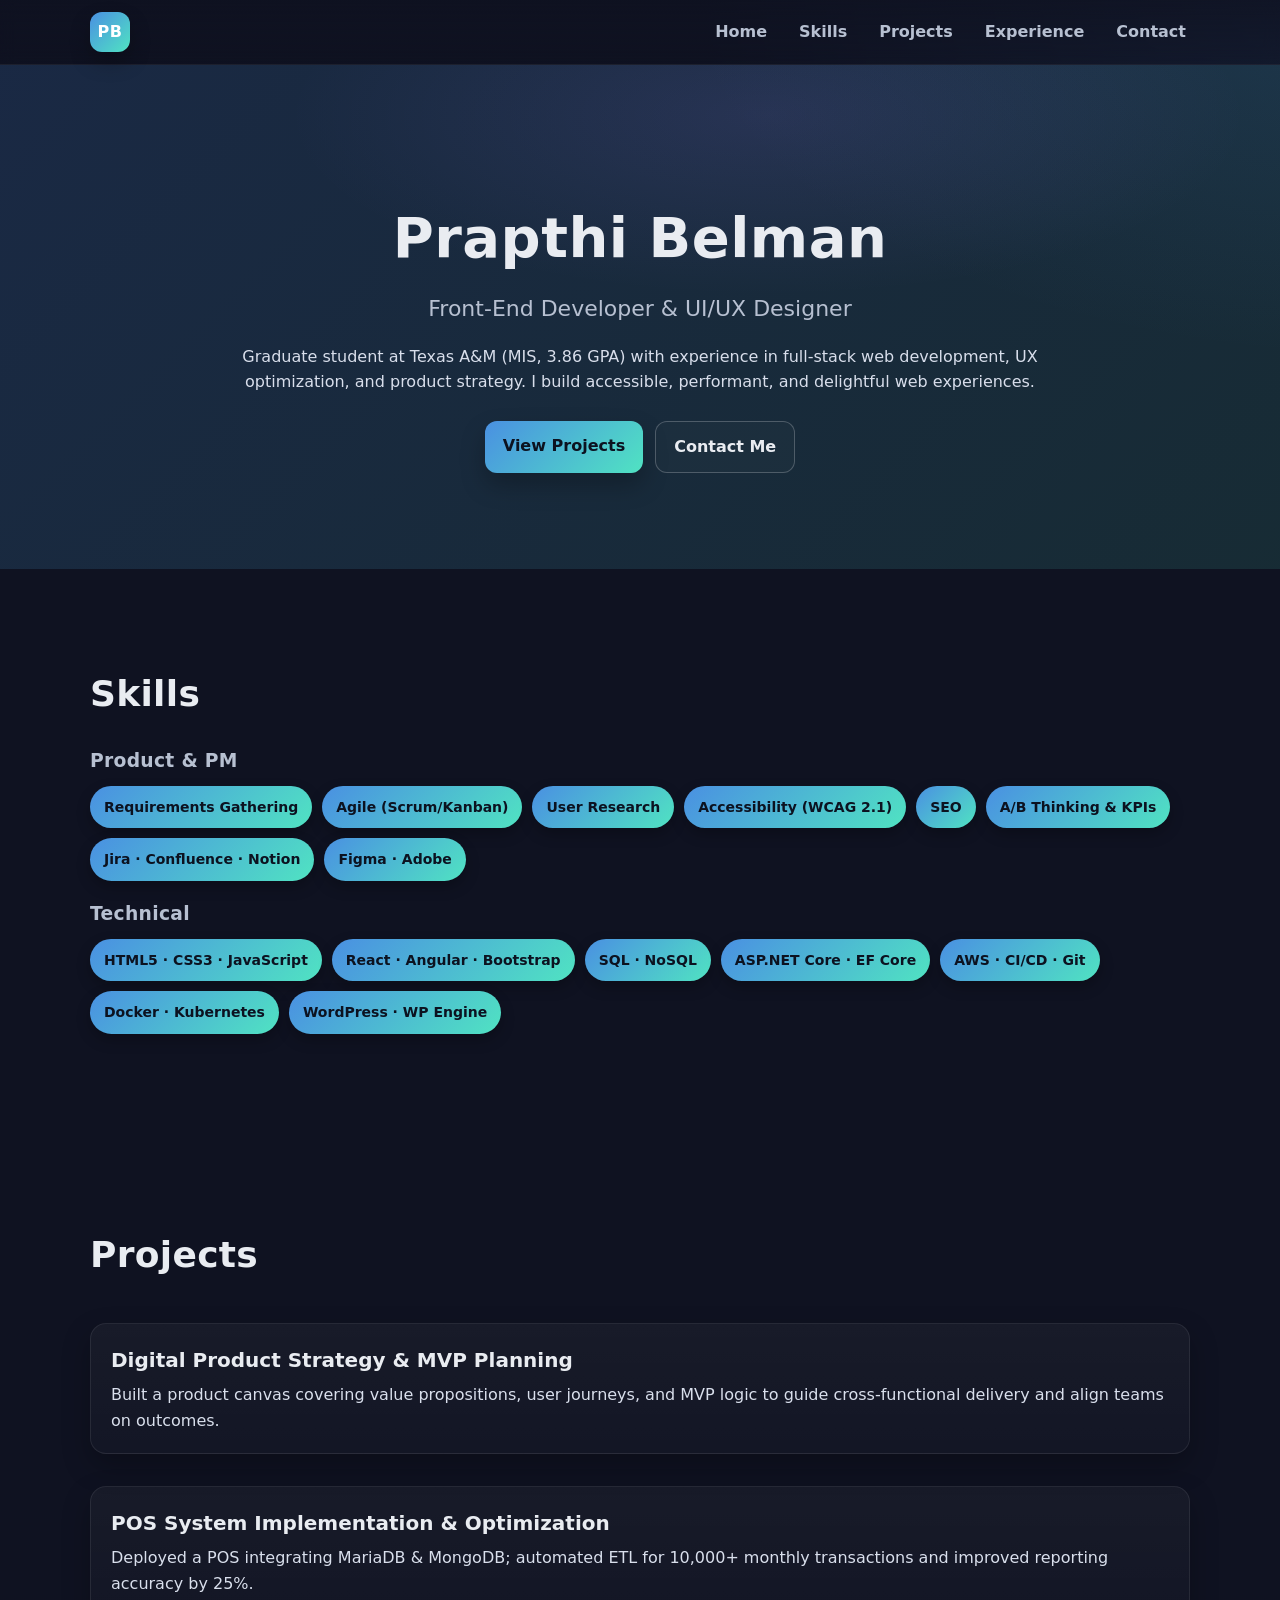
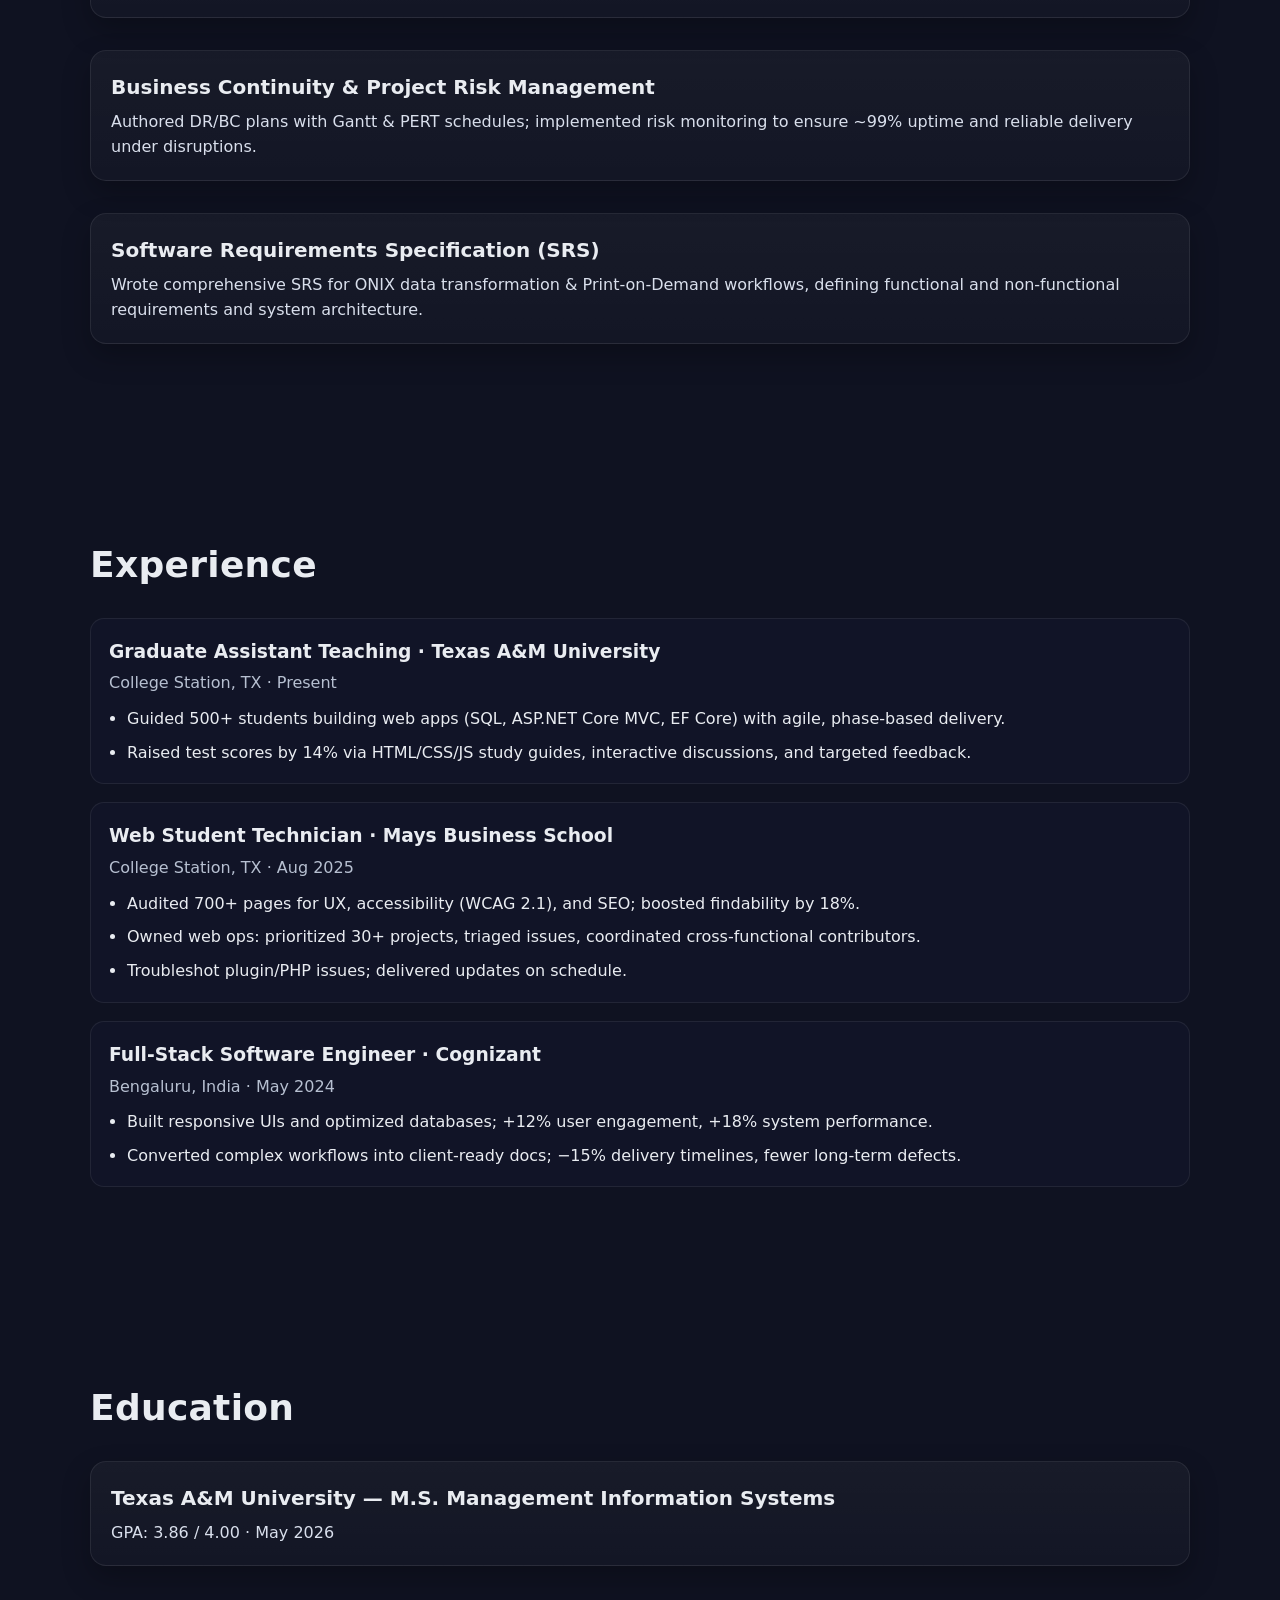
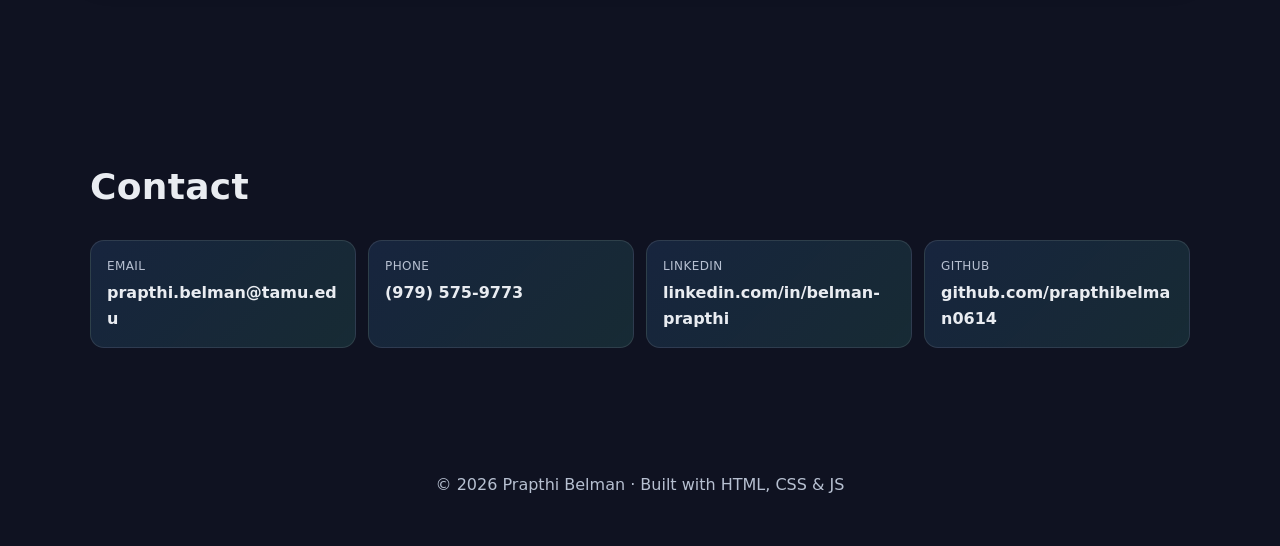
==== index.html @ 01f0453d "First draft portfolio website" ====
<!DOCTYPE html>
<html lang="en">
<head>
  <meta charset="UTF-8" />
  <meta name="viewport" content="width=device-width, initial-scale=1" />
  <title>Prapthi Belman | Front-End Developer & UI/UX Designer</title>
  <meta name="description" content="Portfolio of Prapthi Belman — Front-End Developer & UI/UX Designer. Projects, experience, and contact information." />
  <link rel="stylesheet" href="style.css" />
</head>
<body>
  <!-- Navigation -->
  <nav id="navbar" aria-label="Primary">
    <div class="nav-inner container">
      <a class="brand" href="#hero" aria-label="Go to home">PB</a>
      <ul class="nav-links">
        <li><a href="#hero">Home</a></li>
        <li><a href="#skills">Skills</a></li>
        <li><a href="#projects">Projects</a></li>
        <li><a href="#experience">Experience</a></li>
        <li><a href="#contact">Contact</a></li>
      </ul>
      <button id="navToggle" class="hamburger" aria-label="Open menu" aria-expanded="false" aria-controls="navbarMenu">
        <span></span><span></span><span></span>
      </button>
    </div>
    <div id="navbarMenu" class="nav-menu container" role="dialog" aria-modal="true" aria-labelledby="navToggle">
      <ul>
        <li><a href="#hero">Home</a></li>
        <li><a href="#skills">Skills</a></li>
        <li><a href="#projects">Projects</a></li>
        <li><a href="#experience">Experience</a></li>
        <li><a href="#contact">Contact</a></li>
      </ul>
    </div>
  </nav>

  <!-- Hero -->
  <header id="hero" class="section hero fade-in" role="banner">
    <div class="container hero-inner">
      <h1 class="hero-title">Prapthi Belman</h1>
      <p class="hero-subtitle">Front-End Developer & UI/UX Designer</p>
      <p class="hero-blurb">
        Graduate student at Texas A&amp;M (MIS, 3.86 GPA) with experience in full-stack web development,
        UX optimization, and product strategy. I build accessible, performant, and delightful web experiences.
      </p>
      <div class="hero-cta">
        <a class="btn primary" href="#projects">View Projects</a>
        <a class="btn ghost" href="#contact">Contact Me</a>
      </div>
    </div>
  </header>

  <!-- Skills -->
  <section id="skills" class="section fade-in" aria-labelledby="skills-heading">
    <div class="container">
      <h2 id="skills-heading" class="section-title">Skills</h2>

      <h3 class="group-title">Product &amp; PM</h3>
      <ul class="pill-list">
        <li>Requirements Gathering</li>
        <li>Agile (Scrum/Kanban)</li>
        <li>User Research</li>
        <li>Accessibility (WCAG 2.1)</li>
        <li>SEO</li>
        <li>A/B Thinking &amp; KPIs</li>
        <li>Jira · Confluence · Notion</li>
        <li>Figma · Adobe</li>
      </ul>

      <h3 class="group-title">Technical</h3>
      <ul class="pill-list">
        <li>HTML5 · CSS3 · JavaScript</li>
        <li>React · Angular · Bootstrap</li>
        <li>SQL · NoSQL</li>
        <li>ASP.NET Core · EF Core</li>
        <li>AWS · CI/CD · Git</li>
        <li>Docker · Kubernetes</li>
        <li>WordPress · WP Engine</li>
      </ul>
    </div>
  </section>

  <!-- Projects -->
  <section id="projects" class="section fade-in" aria-labelledby="projects-heading">
    <div class="container">
      <h2 id="projects-heading" class="section-title">Projects</h2>

      <article class="card project">
        <div class="card-body">
          <h3 class="card-title">Digital Product Strategy &amp; MVP Planning</h3>
          <p class="card-text">
            Built a product canvas covering value propositions, user journeys, and MVP logic to guide cross-functional
            delivery and align teams on outcomes.
          </p>
          <!-- <a class="card-link" href="#" target="_blank" rel="noopener">Live Demo</a> -->
          <!-- <a class="card-link" href="#" target="_blank" rel="noopener">GitHub</a> -->
        </div>
      </article>

      <article class="card project">
        <div class="card-body">
          <h3 class="card-title">POS System Implementation &amp; Optimization</h3>
          <p class="card-text">
            Deployed a POS integrating MariaDB &amp; MongoDB; automated ETL for 10,000+ monthly transactions and
            improved reporting accuracy by 25%.
          </p>
        </div>
      </article>

      <article class="card project">
        <div class="card-body">
          <h3 class="card-title">Business Continuity &amp; Project Risk Management</h3>
          <p class="card-text">
            Authored DR/BC plans with Gantt &amp; PERT schedules; implemented risk monitoring to ensure ~99% uptime and
            reliable delivery under disruptions.
          </p>
        </div>
      </article>

      <article class="card project">
        <div class="card-body">
          <h3 class="card-title">Software Requirements Specification (SRS)</h3>
          <p class="card-text">
            Wrote comprehensive SRS for ONIX data transformation &amp; Print-on-Demand workflows, defining functional
            and non-functional requirements and system architecture.
          </p>
        </div>
      </article>
    </div>
  </section>

  <!-- Experience -->
  <section id="experience" class="section fade-in" aria-labelledby="exp-heading">
    <div class="container">
      <h2 id="exp-heading" class="section-title">Experience</h2>

      <div class="timeline">
        <article class="tl-item">
          <h3 class="tl-role">Graduate Assistant Teaching · Texas A&amp;M University</h3>
          <p class="tl-meta">College Station, TX · Present</p>
          <ul class="tl-points">
            <li>Guided 500+ students building web apps (SQL, ASP.NET Core MVC, EF Core) with agile, phase-based delivery.</li>
            <li>Raised test scores by 14% via HTML/CSS/JS study guides, interactive discussions, and targeted feedback.</li>
          </ul>
        </article>

        <article class="tl-item">
          <h3 class="tl-role">Web Student Technician · Mays Business School</h3>
          <p class="tl-meta">College Station, TX · Aug 2025</p>
          <ul class="tl-points">
            <li>Audited 700+ pages for UX, accessibility (WCAG 2.1), and SEO; boosted findability by 18%.</li>
            <li>Owned web ops: prioritized 30+ projects, triaged issues, coordinated cross-functional contributors.</li>
            <li>Troubleshot plugin/PHP issues; delivered updates on schedule.</li>
          </ul>
        </article>

        <article class="tl-item">
          <h3 class="tl-role">Full-Stack Software Engineer · Cognizant</h3>
          <p class="tl-meta">Bengaluru, India · May 2024</p>
          <ul class="tl-points">
            <li>Built responsive UIs and optimized databases; +12% user engagement, +18% system performance.</li>
            <li>Converted complex workflows into client-ready docs; −15% delivery timelines, fewer long-term defects.</li>
          </ul>
        </article>
      </div>
    </div>
  </section>

  <!-- Education -->
  <section class="section fade-in" aria-labelledby="edu-heading">
    <div class="container">
      <h2 id="edu-heading" class="section-title">Education</h2>
      <div class="card">
        <div class="card-body">
          <h3 class="card-title">Texas A&amp;M University — M.S. Management Information Systems</h3>
          <p class="card-text">GPA: 3.86 / 4.00 · May 2026</p>
        </div>
      </div>
    </div>
  </section>

  <!-- Contact -->
  <section id="contact" class="section fade-in" aria-labelledby="contact-heading">
    <div class="container">
      <h2 id="contact-heading" class="section-title">Contact</h2>
      <div class="contact-grid">
        <a class="contact-card" href="mailto:prapthi.belman@tamu.edu" aria-label="Email Prapthi">
          <span class="contact-label">Email</span>
          <span class="contact-value">prapthi.belman@tamu.edu</span>
        </a>
        <a class="contact-card" href="tel:+19795759773" aria-label="Call Prapthi">
          <span class="contact-label">Phone</span>
          <span class="contact-value">(979) 575-9773</span>
        </a>
        <a class="contact-card" href="https://linkedin.com/in/belman-prapthi" target="_blank" rel="noopener">
          <span class="contact-label">LinkedIn</span>
          <span class="contact-value">linkedin.com/in/belman-prapthi</span>
        </a>
        <a class="contact-card" href="https://github.com/prapthibelman0614" target="_blank" rel="noopener">
          <span class="contact-label">GitHub</span>
          <span class="contact-value">github.com/prapthibelman0614</span>
        </a>
      </div>
    </div>
  </section>

  <footer class="footer">
    <div class="container">
      <p>© <span id="year"></span> Prapthi Belman · Built with HTML, CSS &amp; JS</p>
    </div>
  </footer>

  <button id="toTop" class="to-top" aria-label="Back to top">↑</button>

  <script src="script.js"></script>
</body>
</html>
---- style.css ----
/* ===== CSS Variables ===== */
:root{
    --bg: #0f1221;
    --text: #e9ecf1;
    --muted: #b7c0d1;
    --surface: #171a2e;
    --card: #111427;
    --brand1: #4a90e2;   /* azure blue */
    --brand2: #50e3c2;   /* teal */
    --brand3: #a16eff;   /* violet accent */
    --shadow: rgba(0,0,0,.25);
  }
  
  /* ===== Reset & Base ===== */
  *{ box-sizing: border-box; margin:0; padding:0; }
  html{ scroll-behavior:smooth; }
  body{
    font-family: ui-sans-serif, system-ui, -apple-system, Segoe UI, Roboto, Arial, "Helvetica Neue", Helvetica, "Noto Sans", "Liberation Sans", sans-serif;
    color: var(--text);
    background: radial-gradient(1200px 600px at 10% -10%, rgba(80,227,194,.15), transparent 60%),
               radial-gradient(1200px 600px at 110% 0%, rgba(74,144,226,.12), transparent 60%),
               var(--bg);
    line-height: 1.6;
  }
  
  .container{ width:min(1100px, 92%); margin-inline:auto; }
  .section{ padding: 96px 0; }
  .section-title{
    font-size: clamp(24px, 3vw, 36px);
    letter-spacing:.3px;
    margin-bottom: 24px;
  }
  
  /* ===== Nav ===== */
  #navbar{
    position: sticky; top:0; z-index: 1000;
    backdrop-filter: blur(8px);
    background: linear-gradient(180deg, rgba(15,18,33,.75), rgba(15,18,33,.35));
    border-bottom: 1px solid rgba(255,255,255,.06);
  }
  .nav-inner{ display:flex; align-items:center; justify-content:space-between; padding:12px 0; }
  .brand{
    color: white; text-decoration:none; font-weight: 800; letter-spacing:.6px;
    display:inline-grid; place-items:center; width:40px; height:40px; border-radius:12px;
    background: linear-gradient(135deg, var(--brand1), var(--brand2));
    box-shadow: 0 10px 20px var(--shadow);
  }
  .nav-links{ list-style:none; display:flex; gap:24px; }
  .nav-links a{
    color: var(--muted); text-decoration:none; font-weight:600;
    padding:8px 4px; border-radius:8px; transition: color .2s, transform .2s;
  }
  .nav-links a:hover{ color: var(--text); transform: translateY(-2px); }
  
  /* Mobile menu */
  .hamburger{ display:none; background:none; border:none; cursor:pointer; }
  .hamburger span{ display:block; width:24px; height:2px; background:var(--muted); margin:5px 0; transition:.2s; }
  .nav-menu{ display:none; }
  .nav-menu ul{ list-style:none; display:grid; gap:12px; padding:16px 0 20px; }
  .nav-menu a{ color: var(--text); text-decoration:none; font-weight:600; padding:10px 12px; border-radius:8px; background: rgba(255,255,255,.04); }
  
  /* ===== Hero ===== */
  .hero{
    background: linear-gradient(135deg, rgba(74,144,226,.18), rgba(80,227,194,.12)),
                radial-gradient(800px 300px at 60% 10%, rgba(161,110,255,.12), transparent 60%);
    text-align:center;
  }
  .hero-inner{ padding-top:32px; }
  .hero-title{ font-size: clamp(34px, 7vw, 56px); font-weight: 900; letter-spacing:.5px; }
  .hero-subtitle{ font-size: clamp(16px, 3.5vw, 22px); color: var(--muted); margin-top: 8px; }
  .hero-blurb{ max-width: 800px; margin: 18px auto 26px; color: #d8deeb; }
  .hero-cta{ display:flex; gap:12px; justify-content:center; flex-wrap:wrap; }
  
  .btn{
    display:inline-block; padding:12px 18px; border-radius:12px; text-decoration:none; font-weight:700;
    transition: transform .18s ease, box-shadow .18s ease, background .18s ease, color .18s ease;
  }
  .btn.primary{
    color:#0c1220; background: linear-gradient(135deg, var(--brand1), var(--brand2));
    box-shadow: 0 12px 24px var(--shadow);
  }
  .btn.ghost{
    color: var(--text); border:1px solid rgba(255,255,255,.22); background: rgba(255,255,255,.02);
  }
  .btn:hover{ transform: translateY(-3px); }
  
  /* ===== Pill lists (Skills) ===== */
  .group-title{ margin-top: 18px; margin-bottom: 10px; color: var(--muted); font-weight:700; letter-spacing:.3px; }
  .pill-list{ list-style:none; display:flex; flex-wrap:wrap; gap:10px; }
  .pill-list li{
    padding:10px 14px; border-radius:999px; font-weight:700; font-size:14px;
    color:#0c1220;
    background: linear-gradient(135deg, var(--brand1), var(--brand2));
    box-shadow: 0 6px 14px rgba(0,0,0,.25);
    transition: transform .2s ease, box-shadow .2s ease;
  }
  .pill-list li:hover{ transform: translateY(-4px); box-shadow: 0 12px 20px rgba(0,0,0,.35); }
  
  /* ===== Cards (Projects, Education) ===== */
  .card{
    background: linear-gradient(180deg, rgba(255,255,255,.04), rgba(255,255,255,.02));
    border: 1px solid rgba(255,255,255,.08);
    border-radius: 16px;
    box-shadow: 0 12px 28px var(--shadow);
  }
  .card + .card{ margin-top: 16px; }
  .card-body{ padding: 20px; }
  .card-title{ font-size: 20px; font-weight:800; margin-bottom:6px; }
  .card-text{ color: #d9dfec; }
  
  /* Project grid (stacked on mobile, roomy on desktop) */
  #projects .container{ display:grid; gap:16px; }
  @media (min-width: 780px){
    #projects .container{ grid-template-columns: 1fr; }
    .project{ transition: transform .25s ease, box-shadow .25s ease; }
    .project:hover{ transform: translateY(-6px); box-shadow: 0 18px 32px var(--shadow); }
  }
  
  /* ===== Timeline (Experience) ===== */
  .timeline{ display:grid; gap:18px; }
  .tl-item{ background: var(--card); border:1px solid rgba(255,255,255,.07); border-radius:14px; padding:18px; }
  .tl-role{ font-weight:800; margin-bottom:4px; }
  .tl-meta{ color: var(--muted); margin-bottom:10px; }
  .tl-points{ padding-left: 18px; display:grid; gap:8px; }
  .tl-points li{ list-style: disc; }
  
  /* ===== Contact ===== */
  .contact-grid{
    display:grid; gap:12px;
    grid-template-columns: 1fr; 
  }
  @media (min-width: 640px){ .contact-grid{ grid-template-columns: repeat(2, 1fr); } }
  @media (min-width: 960px){ .contact-grid{ grid-template-columns: repeat(4, 1fr); } }
  
  .contact-card{
    display:flex; flex-direction:column; gap:4px; text-decoration:none;
    background: linear-gradient(135deg, rgba(74,144,226,.15), rgba(80,227,194,.12));
    border:1px solid rgba(255,255,255,.1);
    border-radius:14px; padding:16px;
    color: var(--text);
    transition: transform .2s ease, box-shadow .2s ease, border-color .2s ease;
  }
  .contact-card:hover{ transform: translateY(-4px); box-shadow: 0 14px 26px var(--shadow); border-color: rgba(255,255,255,.22); }
  .contact-label{ font-size:12px; color: var(--muted); text-transform:uppercase; letter-spacing:.4px; }
  .contact-value{ font-weight:800; word-break: break-word; }
  
  /* ===== Footer & Back to Top ===== */
  .footer{ padding: 28px 0 48px; color: var(--muted); text-align:center; }
  .to-top{
    position: fixed; right: 16px; bottom: 16px; width:44px; height:44px; border-radius:12px;
    border:none; cursor:pointer; font-weight:900; font-size:18px; color:#0c1220;
    background: linear-gradient(135deg, var(--brand1), var(--brand2));
    box-shadow: 0 10px 18px var(--shadow);
    opacity:0; pointer-events:none; transform: translateY(8px); transition: opacity .2s, transform .2s;
  }
  .to-top.show{ opacity:1; pointer-events:auto; transform: translateY(0); }
  
  /* ===== Appear on Scroll ===== */
  .fade-in{ opacity:0; transform: translateY(20px); transition: opacity .8s ease, transform .8s ease; }
  .fade-in.show{ opacity:1; transform: none; }
  
  /* Respect reduced motion */
  @media (prefers-reduced-motion: reduce){
    html{ scroll-behavior:auto; }
    .btn, .pill-list li, .project, .contact-card, .to-top, .fade-in{ transition: none!important; }
  }
  
  /* ===== Mobile Nav ===== */
  @media (max-width: 860px){
    .nav-links{ display:none; }
    .hamburger{ display:block; }
    .nav-menu{ display:none; }
    .nav-menu.open{ display:block; }
  }
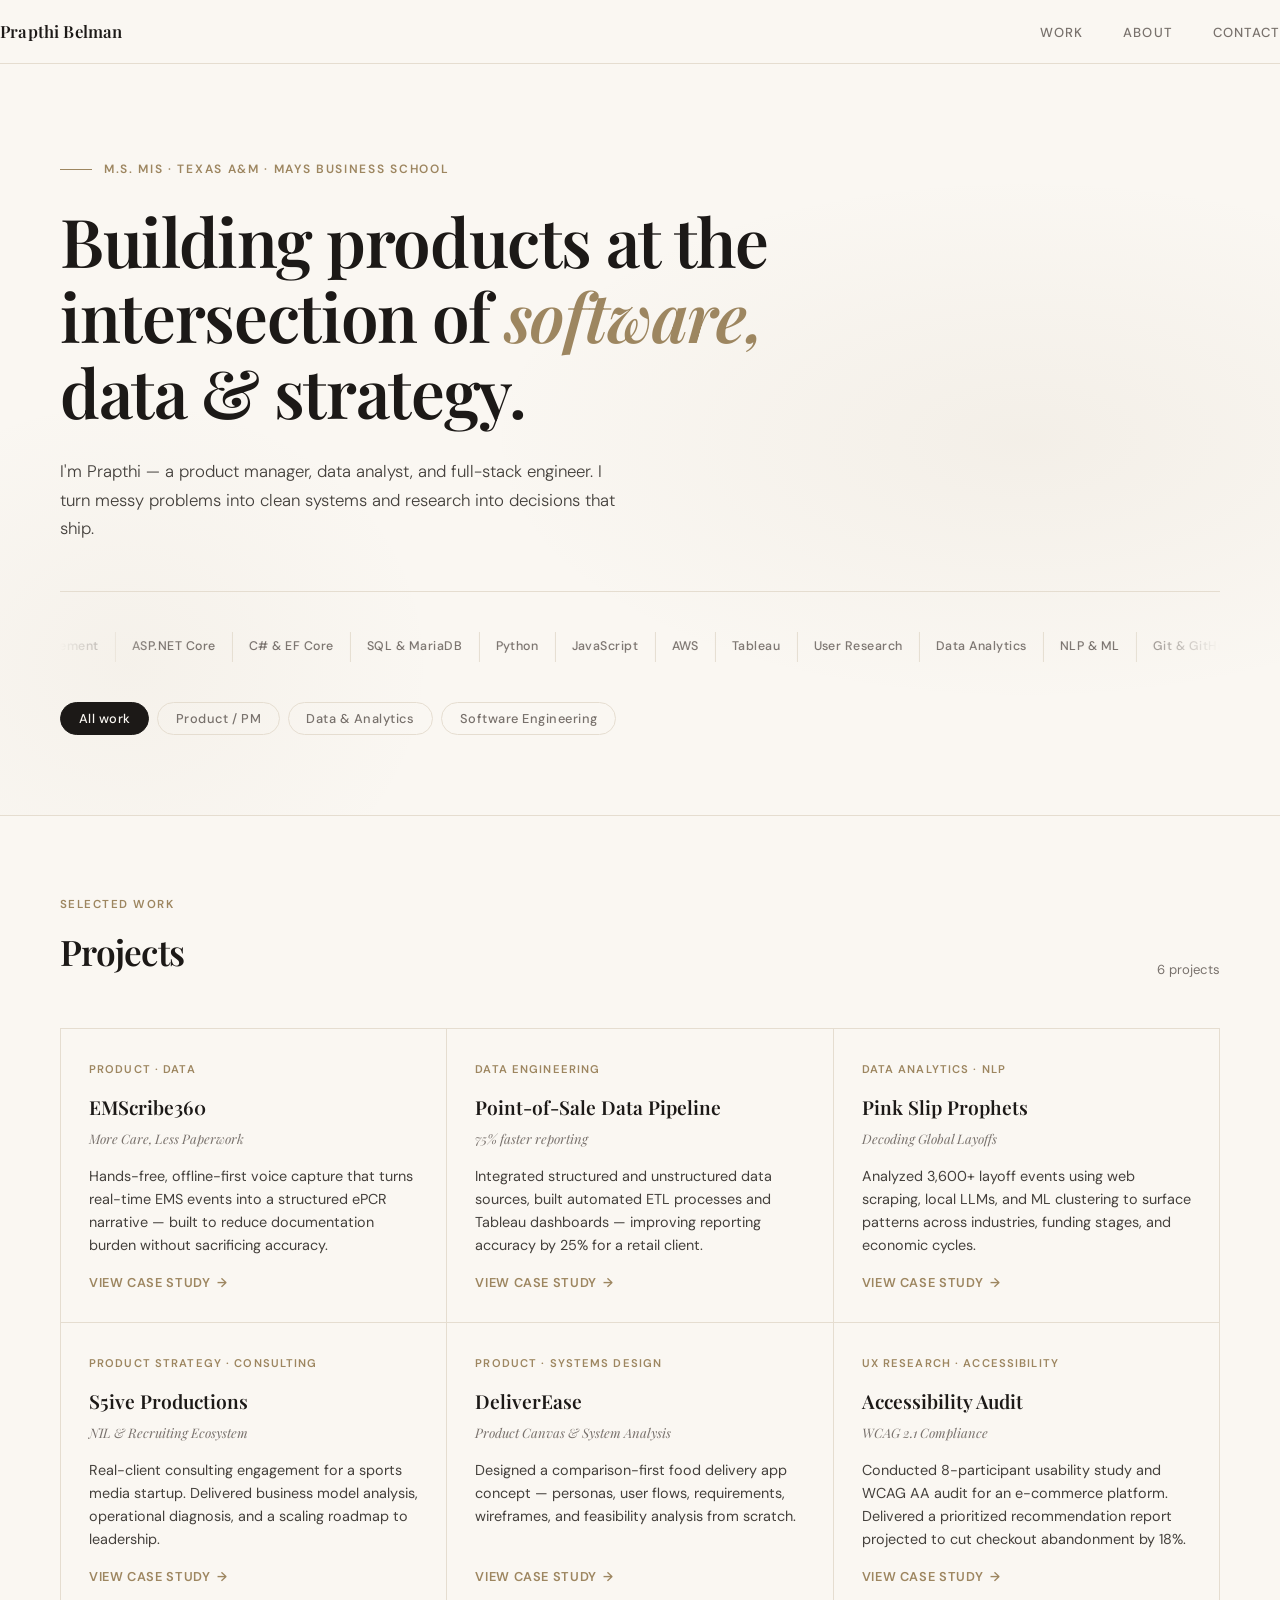
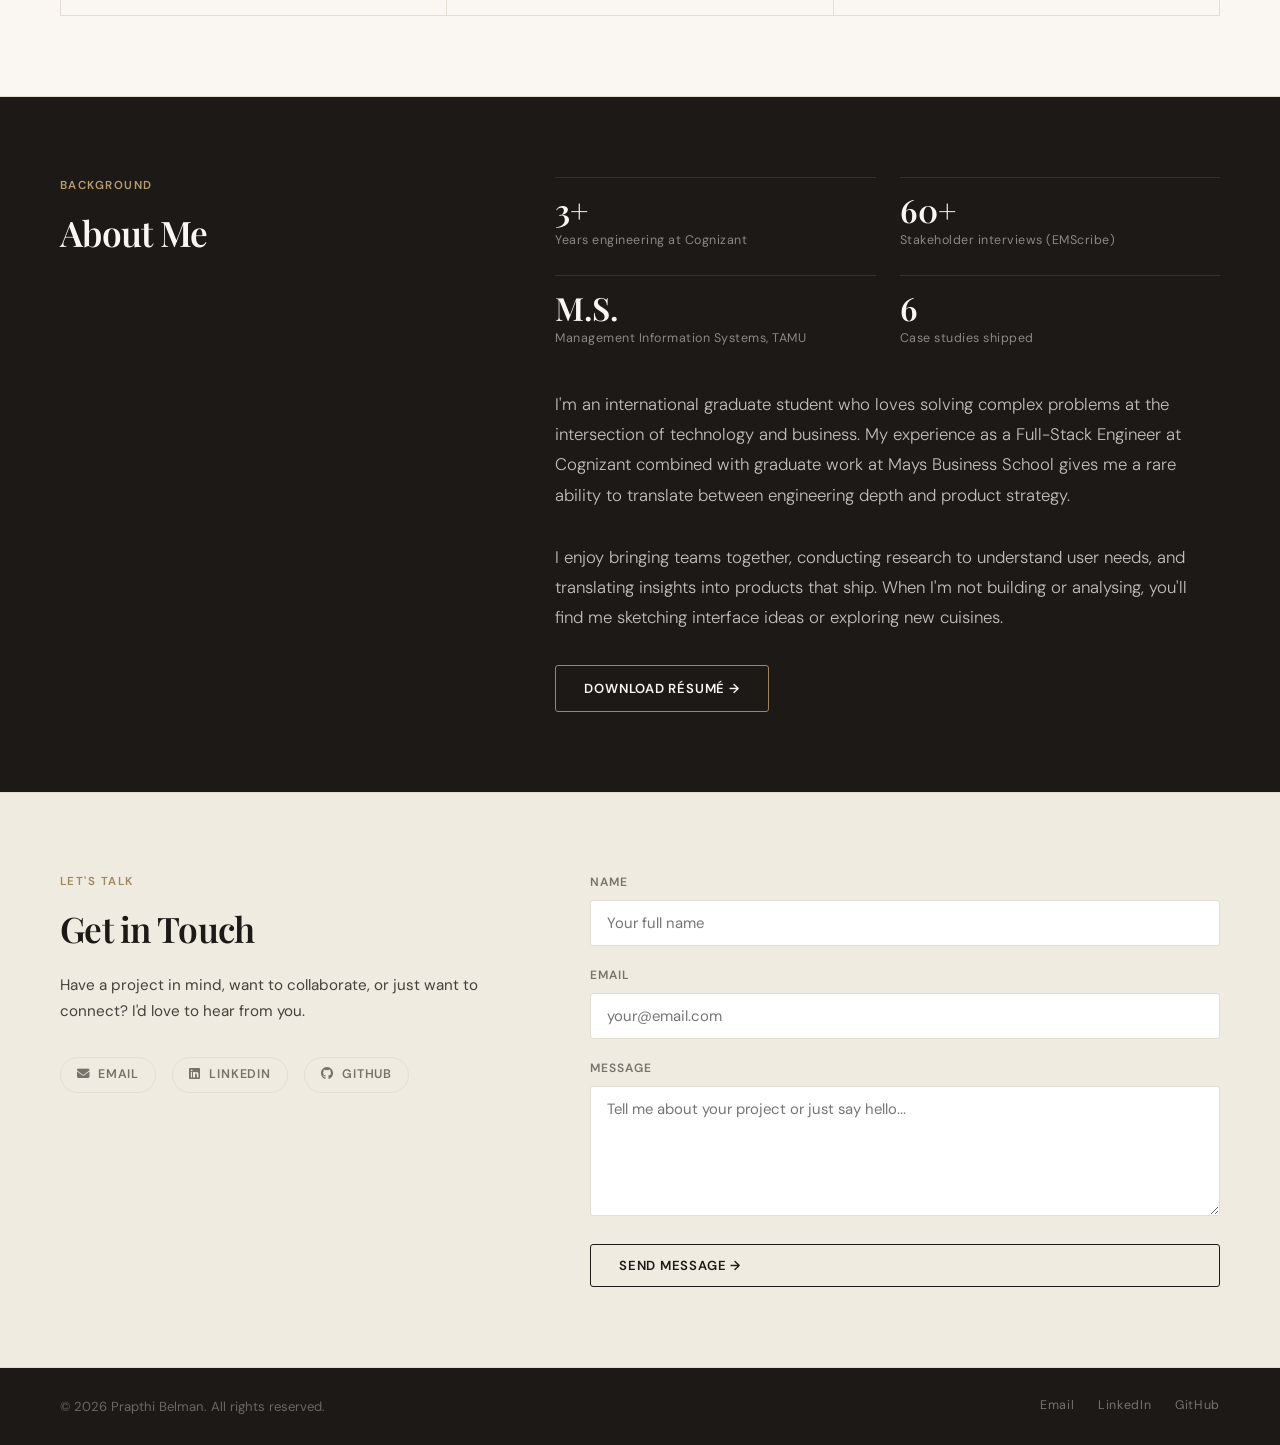
==== commit 86c9adc4: "Portfolio v2 redesign" ====
--- a/index.html
+++ b/index.html
@@ -1,217 +1,167 @@
 <!DOCTYPE html>
 <html lang="en">
 <head>
-  <meta charset="UTF-8" />
-  <meta name="viewport" content="width=device-width, initial-scale=1" />
-  <title>Prapthi Belman | Front-End Developer & UI/UX Designer</title>
-  <meta name="description" content="Portfolio of Prapthi Belman — Front-End Developer & UI/UX Designer. Projects, experience, and contact information." />
-  <link rel="stylesheet" href="style.css" />
+  <meta charset="UTF-8"/>
+  <meta name="viewport" content="width=device-width,initial-scale=1.0"/>
+  <meta name="description" content="Prapthi Belman — Product Manager, Data Analyst, and Full-Stack Engineer. Graduate student at Texas A&M Mays Business School."/>
+  <title>Prapthi Belman</title>
+  <link rel="preconnect" href="https://fonts.googleapis.com">
+  <link rel="preconnect" href="https://fonts.gstatic.com" crossorigin>
+  <link rel="stylesheet" href="style.css">
+  <link rel="stylesheet" href="https://cdnjs.cloudflare.com/ajax/libs/font-awesome/6.5.0/css/all.min.css" crossorigin="anonymous" referrerpolicy="no-referrer"/>
 </head>
 <body>
-  <!-- Navigation -->
-  <nav id="navbar" aria-label="Primary">
-    <div class="nav-inner container">
-      <a class="brand" href="#hero" aria-label="Go to home">PB</a>
-      <ul class="nav-links">
-        <li><a href="#hero">Home</a></li>
-        <li><a href="#skills">Skills</a></li>
-        <li><a href="#projects">Projects</a></li>
-        <li><a href="#experience">Experience</a></li>
-        <li><a href="#contact">Contact</a></li>
-      </ul>
-      <button id="navToggle" class="hamburger" aria-label="Open menu" aria-expanded="false" aria-controls="navbarMenu">
-        <span></span><span></span><span></span>
-      </button>
-    </div>
-    <div id="navbarMenu" class="nav-menu container" role="dialog" aria-modal="true" aria-labelledby="navToggle">
-      <ul>
-        <li><a href="#hero">Home</a></li>
-        <li><a href="#skills">Skills</a></li>
-        <li><a href="#projects">Projects</a></li>
-        <li><a href="#experience">Experience</a></li>
-        <li><a href="#contact">Contact</a></li>
-      </ul>
-    </div>
-  </nav>
+<nav class="nav">
+  <div class="wrap nav-inner">
+    <a href="/index.html" class="nav-brand">Prapthi Belman</a>
+    <ul class="nav-links">
+      <li><a href="#projects">Work</a></li>
+      <li><a href="#about">About</a></li>
+      <li><a href="#contact">Contact</a></li>
+    </ul>
+  </div>
+</nav>
 
-  <!-- Hero -->
-  <header id="hero" class="section hero fade-in" role="banner">
-    <div class="container hero-inner">
-      <h1 class="hero-title">Prapthi Belman</h1>
-      <p class="hero-subtitle">Front-End Developer & UI/UX Designer</p>
-      <p class="hero-blurb">
-        Graduate student at Texas A&amp;M (MIS, 3.86 GPA) with experience in full-stack web development,
-        UX optimization, and product strategy. I build accessible, performant, and delightful web experiences.
-      </p>
-      <div class="hero-cta">
-        <a class="btn primary" href="#projects">View Projects</a>
-        <a class="btn ghost" href="#contact">Contact Me</a>
+<header class="hero">
+  <div class="wrap">
+    <p class="hero-eyebrow fade-up delay-1">M.S. MIS · Texas A&amp;M · Mays Business School</p>
+    <h1 class="hero-title fade-up delay-2">
+      Building products at the<br>
+      intersection of <em>software,</em><br>
+      data &amp; strategy.
+    </h1>
+    <p class="hero-sub fade-up delay-3">
+      I'm Prapthi — a product manager, data analyst, and full-stack engineer. I turn messy problems into clean systems and research into decisions that ship.
+    </p>
+    <div class="hero-rule fade-up delay-4"></div>
+    <div class="ticker-wrap fade-up delay-5">
+      <div class="ticker-track" id="skillsTrack">
+        <span class="ticker-chunk">
+          <span class="skill-pill">Product Management</span><span class="skill-pill">ASP.NET Core</span><span class="skill-pill">C# &amp; EF Core</span><span class="skill-pill">SQL &amp; MariaDB</span><span class="skill-pill">Python</span><span class="skill-pill">JavaScript</span><span class="skill-pill">AWS</span><span class="skill-pill">Tableau</span><span class="skill-pill">User Research</span><span class="skill-pill">Data Analytics</span><span class="skill-pill">NLP &amp; ML</span><span class="skill-pill">Git &amp; GitHub</span><span class="skill-pill">WCAG Accessibility</span><span class="skill-pill">Agile &amp; Scrum</span>
+        </span>
+        <span class="ticker-chunk" aria-hidden="true">
+          <span class="skill-pill">Product Management</span><span class="skill-pill">ASP.NET Core</span><span class="skill-pill">C# &amp; EF Core</span><span class="skill-pill">SQL &amp; MariaDB</span><span class="skill-pill">Python</span><span class="skill-pill">JavaScript</span><span class="skill-pill">AWS</span><span class="skill-pill">Tableau</span><span class="skill-pill">User Research</span><span class="skill-pill">Data Analytics</span><span class="skill-pill">NLP &amp; ML</span><span class="skill-pill">Git &amp; GitHub</span><span class="skill-pill">WCAG Accessibility</span><span class="skill-pill">Agile &amp; Scrum</span>
+        </span>
+        <span class="ticker-chunk" aria-hidden="true">
+          <span class="skill-pill">Product Management</span><span class="skill-pill">ASP.NET Core</span><span class="skill-pill">C# &amp; EF Core</span><span class="skill-pill">SQL &amp; MariaDB</span><span class="skill-pill">Python</span><span class="skill-pill">JavaScript</span><span class="skill-pill">AWS</span><span class="skill-pill">Tableau</span><span class="skill-pill">User Research</span><span class="skill-pill">Data Analytics</span><span class="skill-pill">NLP &amp; ML</span><span class="skill-pill">Git &amp; GitHub</span><span class="skill-pill">WCAG Accessibility</span><span class="skill-pill">Agile &amp; Scrum</span>
+        </span>
       </div>
     </div>
-  </header>
+    <div class="filter-bar fade-up delay-5">
+      <button class="filter-btn active" data-filter="all">All work</button>
+      <button class="filter-btn" data-filter="pm">Product / PM</button>
+      <button class="filter-btn" data-filter="data">Data &amp; Analytics</button>
+      <button class="filter-btn" data-filter="swe">Software Engineering</button>
+    </div>
+  </div>
+</header>
 
-  <!-- Skills -->
-  <section id="skills" class="section fade-in" aria-labelledby="skills-heading">
-    <div class="container">
-      <h2 id="skills-heading" class="section-title">Skills</h2>
-
-      <h3 class="group-title">Product &amp; PM</h3>
-      <ul class="pill-list">
-        <li>Requirements Gathering</li>
-        <li>Agile (Scrum/Kanban)</li>
-        <li>User Research</li>
-        <li>Accessibility (WCAG 2.1)</li>
-        <li>SEO</li>
-        <li>A/B Thinking &amp; KPIs</li>
-        <li>Jira · Confluence · Notion</li>
-        <li>Figma · Adobe</li>
-      </ul>
-
-      <h3 class="group-title">Technical</h3>
-      <ul class="pill-list">
-        <li>HTML5 · CSS3 · JavaScript</li>
-        <li>React · Angular · Bootstrap</li>
-        <li>SQL · NoSQL</li>
-        <li>ASP.NET Core · EF Core</li>
-        <li>AWS · CI/CD · Git</li>
-        <li>Docker · Kubernetes</li>
-        <li>WordPress · WP Engine</li>
-      </ul>
+<section id="projects" class="projects-section">
+  <div class="wrap">
+    <div class="projects-header">
+      <div><p class="section-label">Selected work</p><h2 class="section-title">Projects</h2></div>
+      <span class="project-count">6 projects</span>
     </div>
-  </section>
-
-  <!-- Projects -->
-  <section id="projects" class="section fade-in" aria-labelledby="projects-heading">
-    <div class="container">
-      <h2 id="projects-heading" class="section-title">Projects</h2>
-
-      <article class="card project">
-        <div class="card-body">
-          <h3 class="card-title">Digital Product Strategy &amp; MVP Planning</h3>
-          <p class="card-text">
-            Built a product canvas covering value propositions, user journeys, and MVP logic to guide cross-functional
-            delivery and align teams on outcomes.
-          </p>
-          <!-- <a class="card-link" href="#" target="_blank" rel="noopener">Live Demo</a> -->
-          <!-- <a class="card-link" href="#" target="_blank" rel="noopener">GitHub</a> -->
-        </div>
+    <div class="project-grid">
+      <article class="project-card pm data">
+        <p class="card-cat">Product · Data</p>
+        <h3 class="card-title">EMScribe360</h3>
+        <p class="card-tagline">More Care, Less Paperwork</p>
+        <p class="card-desc">Hands-free, offline-first voice capture that turns real-time EMS events into a structured ePCR narrative — built to reduce documentation burden without sacrificing accuracy.</p>
+        <a href="projects/EMScribe360.html" class="card-link">View case study <span>→</span></a>
       </article>
-
-      <article class="card project">
-        <div class="card-body">
-          <h3 class="card-title">POS System Implementation &amp; Optimization</h3>
-          <p class="card-text">
-            Deployed a POS integrating MariaDB &amp; MongoDB; automated ETL for 10,000+ monthly transactions and
-            improved reporting accuracy by 25%.
-          </p>
-        </div>
+      <article class="project-card data swe">
+        <p class="card-cat">Data Engineering</p>
+        <h3 class="card-title">Point-of-Sale Data Pipeline</h3>
+        <p class="card-tagline">75% faster reporting</p>
+        <p class="card-desc">Integrated structured and unstructured data sources, built automated ETL processes and Tableau dashboards — improving reporting accuracy by 25% for a retail client.</p>
+        <a href="projects/pos-data-pipeline.html" class="card-link">View case study <span>→</span></a>
       </article>
-
-      <article class="card project">
-        <div class="card-body">
-          <h3 class="card-title">Business Continuity &amp; Project Risk Management</h3>
-          <p class="card-text">
-            Authored DR/BC plans with Gantt &amp; PERT schedules; implemented risk monitoring to ensure ~99% uptime and
-            reliable delivery under disruptions.
-          </p>
-        </div>
+      <article class="project-card swe data">
+        <p class="card-cat">Data Analytics · NLP</p>
+        <h3 class="card-title">Pink Slip Prophets</h3>
+        <p class="card-tagline">Decoding Global Layoffs</p>
+        <p class="card-desc">Analyzed 3,600+ layoff events using web scraping, local LLMs, and ML clustering to surface patterns across industries, funding stages, and economic cycles.</p>
+        <a href="projects/PinkSlipProphets.html" class="card-link">View case study <span>→</span></a>
       </article>
-
-      <article class="card project">
-        <div class="card-body">
-          <h3 class="card-title">Software Requirements Specification (SRS)</h3>
-          <p class="card-text">
-            Wrote comprehensive SRS for ONIX data transformation &amp; Print-on-Demand workflows, defining functional
-            and non-functional requirements and system architecture.
-          </p>
-        </div>
+      <article class="project-card pm swe">
+        <p class="card-cat">Product Strategy · Consulting</p>
+        <h3 class="card-title">S5ive Productions</h3>
+        <p class="card-tagline">NIL &amp; Recruiting Ecosystem</p>
+        <p class="card-desc">Real-client consulting engagement for a sports media startup. Delivered business model analysis, operational diagnosis, and a scaling roadmap to leadership.</p>
+        <a href="projects/S5Productions.html" class="card-link">View case study <span>→</span></a>
+      </article>
+      <article class="project-card data pm">
+        <p class="card-cat">Product · Systems Design</p>
+        <h3 class="card-title">DeliverEase</h3>
+        <p class="card-tagline">Product Canvas &amp; System Analysis</p>
+        <p class="card-desc">Designed a comparison-first food delivery app concept — personas, user flows, requirements, wireframes, and feasibility analysis from scratch.</p>
+        <a href="projects/DelivereaseProductCanvas.html" class="card-link">View case study <span>→</span></a>
+      </article>
+      <article class="project-card pm">
+        <p class="card-cat">UX Research · Accessibility</p>
+        <h3 class="card-title">Accessibility Audit</h3>
+        <p class="card-tagline">WCAG 2.1 Compliance</p>
+        <p class="card-desc">Conducted 8-participant usability study and WCAG AA audit for an e-commerce platform. Delivered a prioritized recommendation report projected to cut checkout abandonment by 18%.</p>
+        <a href="projects/accessibility-audit.html" class="card-link">View case study <span>→</span></a>
       </article>
     </div>
-  </section>
+  </div>
+</section>
 
-  <!-- Experience -->
-  <section id="experience" class="section fade-in" aria-labelledby="exp-heading">
-    <div class="container">
-      <h2 id="exp-heading" class="section-title">Experience</h2>
+<section id="about" class="about-section">
+  <div class="wrap about-inner">
+    <div class="about-left">
+      <p class="section-label">Background</p>
+      <h2 class="section-title">About Me</h2>
+    </div>
+    <div class="about-right">
+      <div class="about-stats">
+        <div class="stat"><p class="stat-num">3+</p><p class="stat-label">Years engineering at Cognizant</p></div>
+        <div class="stat"><p class="stat-num">60+</p><p class="stat-label">Stakeholder interviews (EMScribe)</p></div>
+        <div class="stat"><p class="stat-num">M.S.</p><p class="stat-label">Management Information Systems, TAMU</p></div>
+        <div class="stat"><p class="stat-num">6</p><p class="stat-label">Case studies shipped</p></div>
+      </div>
+      <p class="about-body">I'm an international graduate student who loves solving complex problems at the intersection of technology and business. My experience as a Full-Stack Engineer at Cognizant combined with graduate work at Mays Business School gives me a rare ability to translate between engineering depth and product strategy.</p>
+      <p class="about-body">I enjoy bringing teams together, conducting research to understand user needs, and translating insights into products that ship. When I'm not building or analysing, you'll find me sketching interface ideas or exploring new cuisines.</p>
+      <a href="resume.pdf" class="btn">Download Résumé →</a>
+    </div>
+  </div>
+</section>
 
-      <div class="timeline">
-        <article class="tl-item">
-          <h3 class="tl-role">Graduate Assistant Teaching · Texas A&amp;M University</h3>
-          <p class="tl-meta">College Station, TX · Present</p>
-          <ul class="tl-points">
-            <li>Guided 500+ students building web apps (SQL, ASP.NET Core MVC, EF Core) with agile, phase-based delivery.</li>
-            <li>Raised test scores by 14% via HTML/CSS/JS study guides, interactive discussions, and targeted feedback.</li>
-          </ul>
-        </article>
-
-        <article class="tl-item">
-          <h3 class="tl-role">Web Student Technician · Mays Business School</h3>
-          <p class="tl-meta">College Station, TX · Aug 2025</p>
-          <ul class="tl-points">
-            <li>Audited 700+ pages for UX, accessibility (WCAG 2.1), and SEO; boosted findability by 18%.</li>
-            <li>Owned web ops: prioritized 30+ projects, triaged issues, coordinated cross-functional contributors.</li>
-            <li>Troubleshot plugin/PHP issues; delivered updates on schedule.</li>
-          </ul>
-        </article>
-
-        <article class="tl-item">
-          <h3 class="tl-role">Full-Stack Software Engineer · Cognizant</h3>
-          <p class="tl-meta">Bengaluru, India · May 2024</p>
-          <ul class="tl-points">
-            <li>Built responsive UIs and optimized databases; +12% user engagement, +18% system performance.</li>
-            <li>Converted complex workflows into client-ready docs; −15% delivery timelines, fewer long-term defects.</li>
-          </ul>
-        </article>
+<section id="contact" class="contact-section">
+  <div class="wrap contact-inner">
+    <div class="contact-left">
+      <p class="section-label">Let's talk</p>
+      <h2 class="section-title">Get in Touch</h2>
+      <p class="contact-intro">Have a project in mind, want to collaborate, or just want to connect? I'd love to hear from you.</p>
+      <div class="social-row">
+        <a href="mailto:prapthibelman@tamu.edu" class="social-link"><i class="fas fa-envelope"></i> Email</a>
+        <a href="https://www.linkedin.com/in/prapthibelman" target="_blank" class="social-link"><i class="fab fa-linkedin"></i> LinkedIn</a>
+        <a href="https://github.com/prapthibelman0614" target="_blank" class="social-link"><i class="fab fa-github"></i> GitHub</a>
       </div>
     </div>
-  </section>
+    <div class="contact-right">
+      <form id="contact-form" action="https://formspree.io/f/YOUR_FORM_ID" method="POST" class="contact-form">
+        <div class="form-group"><label for="name">Name</label><input type="text" id="name" name="name" placeholder="Your full name" required/></div>
+        <div class="form-group"><label for="email">Email</label><input type="email" id="email" name="email" placeholder="your@email.com" required/></div>
+        <div class="form-group"><label for="message">Message</label><textarea id="message" name="message" placeholder="Tell me about your project or just say hello..." required></textarea></div>
+        <button type="submit" class="btn btn-light">Send Message →</button>
+      </form>
+    </div>
+  </div>
+</section>
 
-  <!-- Education -->
-  <section class="section fade-in" aria-labelledby="edu-heading">
-    <div class="container">
-      <h2 id="edu-heading" class="section-title">Education</h2>
-      <div class="card">
-        <div class="card-body">
-          <h3 class="card-title">Texas A&amp;M University — M.S. Management Information Systems</h3>
-          <p class="card-text">GPA: 3.86 / 4.00 · May 2026</p>
-        </div>
-      </div>
-    </div>
-  </section>
-
-  <!-- Contact -->
-  <section id="contact" class="section fade-in" aria-labelledby="contact-heading">
-    <div class="container">
-      <h2 id="contact-heading" class="section-title">Contact</h2>
-      <div class="contact-grid">
-        <a class="contact-card" href="mailto:prapthi.belman@tamu.edu" aria-label="Email Prapthi">
-          <span class="contact-label">Email</span>
-          <span class="contact-value">prapthi.belman@tamu.edu</span>
-        </a>
-        <a class="contact-card" href="tel:+19795759773" aria-label="Call Prapthi">
-          <span class="contact-label">Phone</span>
-          <span class="contact-value">(979) 575-9773</span>
-        </a>
-        <a class="contact-card" href="https://linkedin.com/in/belman-prapthi" target="_blank" rel="noopener">
-          <span class="contact-label">LinkedIn</span>
-          <span class="contact-value">linkedin.com/in/belman-prapthi</span>
-        </a>
-        <a class="contact-card" href="https://github.com/prapthibelman0614" target="_blank" rel="noopener">
-          <span class="contact-label">GitHub</span>
-          <span class="contact-value">github.com/prapthibelman0614</span>
-        </a>
-      </div>
-    </div>
-  </section>
-
-  <footer class="footer">
-    <div class="container">
-      <p>© <span id="year"></span> Prapthi Belman · Built with HTML, CSS &amp; JS</p>
-    </div>
-  </footer>
-
-  <button id="toTop" class="to-top" aria-label="Back to top">↑</button>
-
-  <script src="script.js"></script>
+<footer class="footer">
+  <div class="wrap footer-inner">
+    <p class="footer-copy">© 2026 Prapthi Belman. All rights reserved.</p>
+    <nav class="footer-links">
+      <a href="mailto:prapthibelman@tamu.edu">Email</a>
+      <a href="https://www.linkedin.com/in/prapthibelman" target="_blank">LinkedIn</a>
+      <a href="https://github.com/prapthibelman0614" target="_blank">GitHub</a>
+    </nav>
+  </div>
+</footer>
+<script src="script.js"></script>
 </body>
 </html>
--- a/style.css
+++ b/style.css
@@ -1,175 +1,103 @@
-/* ===== CSS Variables ===== */
-:root{
-    --bg: #0f1221;
-    --text: #e9ecf1;
-    --muted: #b7c0d1;
-    --surface: #171a2e;
-    --card: #111427;
-    --brand1: #4a90e2;   /* azure blue */
-    --brand2: #50e3c2;   /* teal */
-    --brand3: #a16eff;   /* violet accent */
-    --shadow: rgba(0,0,0,.25);
-  }
-  
-  /* ===== Reset & Base ===== */
-  *{ box-sizing: border-box; margin:0; padding:0; }
-  html{ scroll-behavior:smooth; }
-  body{
-    font-family: ui-sans-serif, system-ui, -apple-system, Segoe UI, Roboto, Arial, "Helvetica Neue", Helvetica, "Noto Sans", "Liberation Sans", sans-serif;
-    color: var(--text);
-    background: radial-gradient(1200px 600px at 10% -10%, rgba(80,227,194,.15), transparent 60%),
-               radial-gradient(1200px 600px at 110% 0%, rgba(74,144,226,.12), transparent 60%),
-               var(--bg);
-    line-height: 1.6;
-  }
-  
-  .container{ width:min(1100px, 92%); margin-inline:auto; }
-  .section{ padding: 96px 0; }
-  .section-title{
-    font-size: clamp(24px, 3vw, 36px);
-    letter-spacing:.3px;
-    margin-bottom: 24px;
-  }
-  
-  /* ===== Nav ===== */
-  #navbar{
-    position: sticky; top:0; z-index: 1000;
-    backdrop-filter: blur(8px);
-    background: linear-gradient(180deg, rgba(15,18,33,.75), rgba(15,18,33,.35));
-    border-bottom: 1px solid rgba(255,255,255,.06);
-  }
-  .nav-inner{ display:flex; align-items:center; justify-content:space-between; padding:12px 0; }
-  .brand{
-    color: white; text-decoration:none; font-weight: 800; letter-spacing:.6px;
-    display:inline-grid; place-items:center; width:40px; height:40px; border-radius:12px;
-    background: linear-gradient(135deg, var(--brand1), var(--brand2));
-    box-shadow: 0 10px 20px var(--shadow);
-  }
-  .nav-links{ list-style:none; display:flex; gap:24px; }
-  .nav-links a{
-    color: var(--muted); text-decoration:none; font-weight:600;
-    padding:8px 4px; border-radius:8px; transition: color .2s, transform .2s;
-  }
-  .nav-links a:hover{ color: var(--text); transform: translateY(-2px); }
-  
-  /* Mobile menu */
-  .hamburger{ display:none; background:none; border:none; cursor:pointer; }
-  .hamburger span{ display:block; width:24px; height:2px; background:var(--muted); margin:5px 0; transition:.2s; }
-  .nav-menu{ display:none; }
-  .nav-menu ul{ list-style:none; display:grid; gap:12px; padding:16px 0 20px; }
-  .nav-menu a{ color: var(--text); text-decoration:none; font-weight:600; padding:10px 12px; border-radius:8px; background: rgba(255,255,255,.04); }
-  
-  /* ===== Hero ===== */
-  .hero{
-    background: linear-gradient(135deg, rgba(74,144,226,.18), rgba(80,227,194,.12)),
-                radial-gradient(800px 300px at 60% 10%, rgba(161,110,255,.12), transparent 60%);
-    text-align:center;
-  }
-  .hero-inner{ padding-top:32px; }
-  .hero-title{ font-size: clamp(34px, 7vw, 56px); font-weight: 900; letter-spacing:.5px; }
-  .hero-subtitle{ font-size: clamp(16px, 3.5vw, 22px); color: var(--muted); margin-top: 8px; }
-  .hero-blurb{ max-width: 800px; margin: 18px auto 26px; color: #d8deeb; }
-  .hero-cta{ display:flex; gap:12px; justify-content:center; flex-wrap:wrap; }
-  
-  .btn{
-    display:inline-block; padding:12px 18px; border-radius:12px; text-decoration:none; font-weight:700;
-    transition: transform .18s ease, box-shadow .18s ease, background .18s ease, color .18s ease;
-  }
-  .btn.primary{
-    color:#0c1220; background: linear-gradient(135deg, var(--brand1), var(--brand2));
-    box-shadow: 0 12px 24px var(--shadow);
-  }
-  .btn.ghost{
-    color: var(--text); border:1px solid rgba(255,255,255,.22); background: rgba(255,255,255,.02);
-  }
-  .btn:hover{ transform: translateY(-3px); }
-  
-  /* ===== Pill lists (Skills) ===== */
-  .group-title{ margin-top: 18px; margin-bottom: 10px; color: var(--muted); font-weight:700; letter-spacing:.3px; }
-  .pill-list{ list-style:none; display:flex; flex-wrap:wrap; gap:10px; }
-  .pill-list li{
-    padding:10px 14px; border-radius:999px; font-weight:700; font-size:14px;
-    color:#0c1220;
-    background: linear-gradient(135deg, var(--brand1), var(--brand2));
-    box-shadow: 0 6px 14px rgba(0,0,0,.25);
-    transition: transform .2s ease, box-shadow .2s ease;
-  }
-  .pill-list li:hover{ transform: translateY(-4px); box-shadow: 0 12px 20px rgba(0,0,0,.35); }
-  
-  /* ===== Cards (Projects, Education) ===== */
-  .card{
-    background: linear-gradient(180deg, rgba(255,255,255,.04), rgba(255,255,255,.02));
-    border: 1px solid rgba(255,255,255,.08);
-    border-radius: 16px;
-    box-shadow: 0 12px 28px var(--shadow);
-  }
-  .card + .card{ margin-top: 16px; }
-  .card-body{ padding: 20px; }
-  .card-title{ font-size: 20px; font-weight:800; margin-bottom:6px; }
-  .card-text{ color: #d9dfec; }
-  
-  /* Project grid (stacked on mobile, roomy on desktop) */
-  #projects .container{ display:grid; gap:16px; }
-  @media (min-width: 780px){
-    #projects .container{ grid-template-columns: 1fr; }
-    .project{ transition: transform .25s ease, box-shadow .25s ease; }
-    .project:hover{ transform: translateY(-6px); box-shadow: 0 18px 32px var(--shadow); }
-  }
-  
-  /* ===== Timeline (Experience) ===== */
-  .timeline{ display:grid; gap:18px; }
-  .tl-item{ background: var(--card); border:1px solid rgba(255,255,255,.07); border-radius:14px; padding:18px; }
-  .tl-role{ font-weight:800; margin-bottom:4px; }
-  .tl-meta{ color: var(--muted); margin-bottom:10px; }
-  .tl-points{ padding-left: 18px; display:grid; gap:8px; }
-  .tl-points li{ list-style: disc; }
-  
-  /* ===== Contact ===== */
-  .contact-grid{
-    display:grid; gap:12px;
-    grid-template-columns: 1fr; 
-  }
-  @media (min-width: 640px){ .contact-grid{ grid-template-columns: repeat(2, 1fr); } }
-  @media (min-width: 960px){ .contact-grid{ grid-template-columns: repeat(4, 1fr); } }
-  
-  .contact-card{
-    display:flex; flex-direction:column; gap:4px; text-decoration:none;
-    background: linear-gradient(135deg, rgba(74,144,226,.15), rgba(80,227,194,.12));
-    border:1px solid rgba(255,255,255,.1);
-    border-radius:14px; padding:16px;
-    color: var(--text);
-    transition: transform .2s ease, box-shadow .2s ease, border-color .2s ease;
-  }
-  .contact-card:hover{ transform: translateY(-4px); box-shadow: 0 14px 26px var(--shadow); border-color: rgba(255,255,255,.22); }
-  .contact-label{ font-size:12px; color: var(--muted); text-transform:uppercase; letter-spacing:.4px; }
-  .contact-value{ font-weight:800; word-break: break-word; }
-  
-  /* ===== Footer & Back to Top ===== */
-  .footer{ padding: 28px 0 48px; color: var(--muted); text-align:center; }
-  .to-top{
-    position: fixed; right: 16px; bottom: 16px; width:44px; height:44px; border-radius:12px;
-    border:none; cursor:pointer; font-weight:900; font-size:18px; color:#0c1220;
-    background: linear-gradient(135deg, var(--brand1), var(--brand2));
-    box-shadow: 0 10px 18px var(--shadow);
-    opacity:0; pointer-events:none; transform: translateY(8px); transition: opacity .2s, transform .2s;
-  }
-  .to-top.show{ opacity:1; pointer-events:auto; transform: translateY(0); }
-  
-  /* ===== Appear on Scroll ===== */
-  .fade-in{ opacity:0; transform: translateY(20px); transition: opacity .8s ease, transform .8s ease; }
-  .fade-in.show{ opacity:1; transform: none; }
-  
-  /* Respect reduced motion */
-  @media (prefers-reduced-motion: reduce){
-    html{ scroll-behavior:auto; }
-    .btn, .pill-list li, .project, .contact-card, .to-top, .fade-in{ transition: none!important; }
-  }
-  
-  /* ===== Mobile Nav ===== */
-  @media (max-width: 860px){
-    .nav-links{ display:none; }
-    .hamburger{ display:block; }
-    .nav-menu{ display:none; }
-    .nav-menu.open{ display:block; }
-  }
-  +@import url('https://fonts.googleapis.com/css2?family=Playfair+Display:ital,wght@0,400;0,600;0,700;1,400;1,600&family=DM+Sans:ital,opsz,wght@0,9..40,300;0,9..40,400;0,9..40,500;0,9..40,600;1,9..40,300&display=swap');
+:root{--ink:#1c1917;--ink-soft:#44403c;--ink-muted:#78716c;--cream:#faf7f2;--cream-mid:#f0ebe0;--rule:#e5ddd0;--brass:#9d8660;--brass-light:#b89d72;--white:#ffffff;--font-display:'Playfair Display',Georgia,serif;--font-body:'DM Sans',system-ui,sans-serif;--max-w:1160px;--nav-h:64px;--radius:3px;--ease:cubic-bezier(0.16,1,0.3,1)}
+*,*::before,*::after{margin:0;padding:0;box-sizing:border-box}
+html{scroll-behavior:smooth;-webkit-font-smoothing:antialiased}
+body{font-family:var(--font-body);background:var(--cream);color:var(--ink);line-height:1.6;min-height:100vh}
+img{display:block;max-width:100%}a{color:inherit;text-decoration:none}
+.wrap{width:min(var(--max-w),92%);margin-inline:auto}
+.sr-only{position:absolute;width:1px;height:1px;overflow:hidden;clip:rect(0,0,0,0)}
+@keyframes fadeUp{from{opacity:0;transform:translateY(18px)}to{opacity:1;transform:translateY(0)}}
+.fade-up{opacity:0;animation:fadeUp 0.7s var(--ease) forwards}
+.delay-1{animation-delay:0.1s}.delay-2{animation-delay:0.22s}.delay-3{animation-delay:0.36s}.delay-4{animation-delay:0.5s}.delay-5{animation-delay:0.62s}
+.nav{position:sticky;top:0;z-index:200;height:var(--nav-h);background:rgba(250,247,242,0.94);backdrop-filter:blur(12px);border-bottom:1px solid var(--rule);display:flex;align-items:center}
+.nav-inner{display:flex;align-items:center;justify-content:space-between;width:100%}
+.nav-brand{font-family:var(--font-display);font-size:1.05rem;font-weight:600;letter-spacing:0.01em;color:var(--ink)}
+.nav-links{list-style:none;display:flex;gap:2.5rem}
+.nav-links a{font-size:0.82rem;font-weight:500;letter-spacing:0.08em;text-transform:uppercase;color:var(--ink-muted);position:relative;padding-bottom:2px;transition:color 0.2s}
+.nav-links a::after{content:'';position:absolute;bottom:-1px;left:0;width:0;height:1px;background:var(--brass);transition:width 0.3s var(--ease)}
+.nav-links a:hover{color:var(--ink)}.nav-links a:hover::after{width:100%}
+.hero{padding:6rem 0 5rem;border-bottom:1px solid var(--rule);position:relative;overflow:hidden}
+.hero::before{content:'';position:absolute;inset:0;background:radial-gradient(ellipse 60% 50% at 80% 50%,rgba(157,134,96,0.07) 0%,transparent 70%),radial-gradient(ellipse 40% 60% at 10% 80%,rgba(157,134,96,0.05) 0%,transparent 60%);pointer-events:none}
+.hero-eyebrow{font-size:0.75rem;font-weight:600;letter-spacing:0.14em;text-transform:uppercase;color:var(--brass);margin-bottom:1.5rem;display:flex;align-items:center;gap:0.75rem}
+.hero-eyebrow::before{content:'';display:inline-block;width:32px;height:1px;background:var(--brass)}
+.hero-title{font-family:var(--font-display);font-size:clamp(2.4rem,5.5vw,4.2rem);font-weight:600;line-height:1.12;letter-spacing:-0.02em;color:var(--ink);max-width:820px;margin-bottom:1.75rem}
+.hero-title em{font-style:italic;color:var(--brass)}
+.hero-sub{font-size:1.05rem;font-weight:300;color:var(--ink-soft);max-width:560px;line-height:1.7;margin-bottom:3rem}
+.hero-rule{width:100%;height:1px;background:var(--rule);margin:0 0 2.5rem}
+.ticker-wrap{overflow:hidden;mask-image:linear-gradient(to right,transparent,black 8%,black 92%,transparent);-webkit-mask-image:linear-gradient(to right,transparent,black 8%,black 92%,transparent)}
+.ticker-track{display:flex;gap:0;white-space:nowrap;will-change:transform}
+.ticker-chunk{display:inline-flex;gap:0;align-items:center;flex-shrink:0}
+.skill-pill{display:inline-flex;align-items:center;gap:0.5rem;padding:5px 16px;border-right:1px solid var(--rule);font-size:0.78rem;font-weight:500;letter-spacing:0.04em;color:var(--ink-muted);white-space:nowrap;transition:color 0.2s}
+.skill-pill:hover{color:var(--brass)}
+.filter-bar{display:flex;gap:0.5rem;flex-wrap:wrap;padding:2.5rem 0 0}
+.filter-btn{padding:0.45rem 1.1rem;border:1px solid var(--rule);border-radius:999px;background:transparent;font-family:var(--font-body);font-size:0.8rem;font-weight:500;letter-spacing:0.04em;color:var(--ink-muted);cursor:pointer;transition:all 0.2s}
+.filter-btn:hover,.filter-btn.active{background:var(--ink);border-color:var(--ink);color:var(--cream)}
+.section-label{font-size:0.72rem;font-weight:600;letter-spacing:0.13em;text-transform:uppercase;color:var(--brass);margin-bottom:0.6rem}
+.section-title{font-family:var(--font-display);font-size:clamp(1.6rem,3vw,2.2rem);font-weight:600;letter-spacing:-0.02em;color:var(--ink)}
+.projects-section{padding:5rem 0;border-bottom:1px solid var(--rule)}
+.projects-header{display:flex;align-items:flex-end;justify-content:space-between;margin-bottom:3rem;gap:1rem;flex-wrap:wrap}
+.project-count{font-size:0.82rem;color:var(--ink-muted);font-weight:400}
+.project-grid{display:grid;grid-template-columns:repeat(3,1fr);gap:1px;background:var(--rule);border:1px solid var(--rule)}
+.project-card{background:var(--cream);padding:2rem 1.75rem 1.75rem;display:flex;flex-direction:column;gap:1rem;transition:background 0.25s;position:relative;overflow:hidden}
+.project-card::before{content:'';position:absolute;top:0;left:0;width:0;height:2px;background:var(--brass);transition:width 0.35s var(--ease)}
+.project-card:hover{background:var(--white)}.project-card:hover::before{width:100%}
+.card-cat{font-size:0.7rem;font-weight:600;letter-spacing:0.1em;text-transform:uppercase;color:var(--brass)}
+.card-title{font-family:var(--font-display);font-size:1.2rem;font-weight:600;line-height:1.3;color:var(--ink)}
+.card-tagline{font-size:0.82rem;font-style:italic;color:var(--ink-muted);font-family:var(--font-display);margin-top:-0.5rem}
+.card-desc{font-size:0.9rem;color:var(--ink-soft);line-height:1.6;flex-grow:1}
+.card-link{display:inline-flex;align-items:center;gap:0.4rem;font-size:0.8rem;font-weight:600;letter-spacing:0.05em;color:var(--brass);text-transform:uppercase;transition:gap 0.2s}
+.card-link:hover{gap:0.7rem}
+.about-section{padding:5rem 0;border-bottom:1px solid var(--rule);background:var(--ink)}
+.about-inner{display:grid;grid-template-columns:1fr 1.6fr;gap:5rem;align-items:start}
+.about-left .section-label{color:var(--brass-light)}.about-left .section-title{color:var(--cream)}
+.about-body{font-size:1.05rem;font-weight:300;color:rgba(250,247,242,0.75);line-height:1.8;margin-bottom:2rem}
+.about-stats{display:grid;grid-template-columns:1fr 1fr;gap:1.5rem;margin-bottom:2.5rem}
+.stat{border-top:1px solid rgba(255,255,255,0.1);padding-top:1rem}
+.stat-num{font-family:var(--font-display);font-size:2rem;font-weight:600;color:var(--cream);line-height:1;margin-bottom:0.3rem}
+.stat-label{font-size:0.78rem;color:rgba(250,247,242,0.5);letter-spacing:0.04em}
+.btn{display:inline-flex;align-items:center;gap:0.5rem;padding:0.75rem 1.75rem;border:1px solid var(--brass);border-radius:var(--radius);font-family:var(--font-body);font-size:0.82rem;font-weight:600;letter-spacing:0.06em;text-transform:uppercase;color:var(--cream);background:transparent;cursor:pointer;transition:background 0.2s,color 0.2s;text-decoration:none}
+.btn:hover{background:var(--brass);color:var(--ink)}
+.btn-light{color:var(--ink);border-color:var(--ink)}.btn-light:hover{background:var(--ink);color:var(--cream)}
+.contact-section{padding:5rem 0;background:var(--cream-mid)}
+.contact-inner{display:grid;grid-template-columns:1fr 1.4fr;gap:5rem;align-items:start}
+.contact-intro{font-size:0.95rem;color:var(--ink-soft);line-height:1.7;margin:1rem 0 2rem}
+.social-row{display:flex;gap:1rem;flex-wrap:wrap}
+.social-link{display:inline-flex;align-items:center;gap:0.5rem;font-size:0.78rem;font-weight:600;letter-spacing:0.07em;text-transform:uppercase;color:var(--ink-muted);border:1px solid var(--rule);border-radius:999px;padding:0.45rem 1rem;transition:all 0.2s}
+.social-link:hover{border-color:var(--brass);color:var(--brass)}
+.contact-form{display:flex;flex-direction:column;gap:1.25rem}
+.form-group label{display:block;font-size:0.75rem;font-weight:600;letter-spacing:0.08em;text-transform:uppercase;color:var(--ink-muted);margin-bottom:0.5rem}
+.form-group input,.form-group textarea{width:100%;background:var(--white);border:1px solid var(--rule);border-radius:var(--radius);padding:0.75rem 1rem;font-family:var(--font-body);font-size:0.93rem;color:var(--ink);outline:none;transition:border-color 0.2s}
+.form-group input:focus,.form-group textarea:focus{border-color:var(--brass)}
+.form-group textarea{resize:vertical;min-height:130px}
+.footer{padding:1.75rem 0;border-top:1px solid var(--rule);background:var(--ink)}
+.footer-inner{display:flex;align-items:center;justify-content:space-between;gap:1rem;flex-wrap:wrap}
+.footer-copy{font-size:0.82rem;color:rgba(250,247,242,0.35)}
+.footer-links{display:flex;gap:1.5rem}
+.footer-links a{font-size:0.78rem;letter-spacing:0.05em;color:rgba(250,247,242,0.4);transition:color 0.2s}
+.footer-links a:hover{color:var(--brass-light)}
+.cs-nav{position:sticky;top:0;z-index:200;height:var(--nav-h);background:rgba(250,247,242,0.94);backdrop-filter:blur(12px);border-bottom:1px solid var(--rule);display:flex;align-items:center}
+.cs-back{display:inline-flex;align-items:center;gap:0.5rem;font-size:0.8rem;font-weight:600;letter-spacing:0.07em;text-transform:uppercase;color:var(--ink-muted);transition:color 0.2s,gap 0.2s}
+.cs-back:hover{color:var(--brass);gap:0.75rem}
+.cs-hero{padding:4rem 0 3.5rem;border-bottom:1px solid var(--rule)}
+.cs-cats{display:flex;gap:0.5rem;flex-wrap:wrap;margin-bottom:1.25rem}
+.cs-cat{font-size:0.7rem;font-weight:600;letter-spacing:0.1em;text-transform:uppercase;color:var(--brass);border:1px solid var(--rule);border-radius:999px;padding:3px 12px}
+.cs-title{font-family:var(--font-display);font-size:clamp(2rem,4.5vw,3.2rem);font-weight:600;line-height:1.15;letter-spacing:-0.02em;color:var(--ink);margin-bottom:0.75rem}
+.cs-subtitle{font-family:var(--font-display);font-style:italic;font-size:1.1rem;color:var(--ink-muted)}
+.cs-body{padding:4rem 0}.cs-content{max-width:720px}
+.cs-content h2{font-family:var(--font-display);font-size:1.3rem;font-weight:600;color:var(--ink);margin:2.5rem 0 0.75rem;padding-top:2rem;border-top:1px solid var(--rule)}
+.cs-content h2:first-child{margin-top:0;padding-top:0;border-top:none}
+.cs-content p{font-size:0.98rem;color:var(--ink-soft);line-height:1.78;margin-bottom:1rem}
+.cs-content ul,.cs-content ol{padding-left:1.25rem;color:var(--ink-soft);font-size:0.98rem;margin-bottom:1rem}
+.cs-content li{margin-bottom:0.5rem;line-height:1.65}
+.cs-content strong{color:var(--ink);font-weight:600}
+.cs-content a{color:var(--brass);text-decoration:underline;text-underline-offset:3px}
+.cs-content code{font-family:monospace;font-size:0.87em;background:var(--cream-mid);padding:1px 5px;border-radius:2px}
+.cs-footer{padding:1.75rem 0;border-top:1px solid var(--rule);background:var(--ink)}
+.cs-embed-wrap{margin:2rem 0 0.5rem}
+.cs-embed-inner{position:relative;width:100%;aspect-ratio:16/9;border:1px solid var(--rule);border-radius:6px;overflow:hidden;background:var(--cream-mid)}
+.cs-embed-inner iframe{width:100%;height:100%;display:block;border:none}
+.cs-embed-cta{margin-top:0.6rem;text-align:right;font-size:0.85rem}
+.cs-embed-cta a{color:var(--brass);text-decoration:underline;text-underline-offset:3px}
+@media(max-width:960px){.project-grid{grid-template-columns:repeat(2,1fr)}.about-inner{grid-template-columns:1fr;gap:3rem}.contact-inner{grid-template-columns:1fr;gap:3rem}}
+@media(max-width:640px){.project-grid{grid-template-columns:1fr}.nav-links{gap:1.5rem}.hero{padding:4rem 0 3.5rem}.about-stats{grid-template-columns:1fr 1fr}.projects-header{flex-direction:column;align-items:flex-start}}
+@media(prefers-reduced-motion:reduce){.fade-up{animation:none;opacity:1}.ticker-track{animation:none!important;transform:none!important}}
